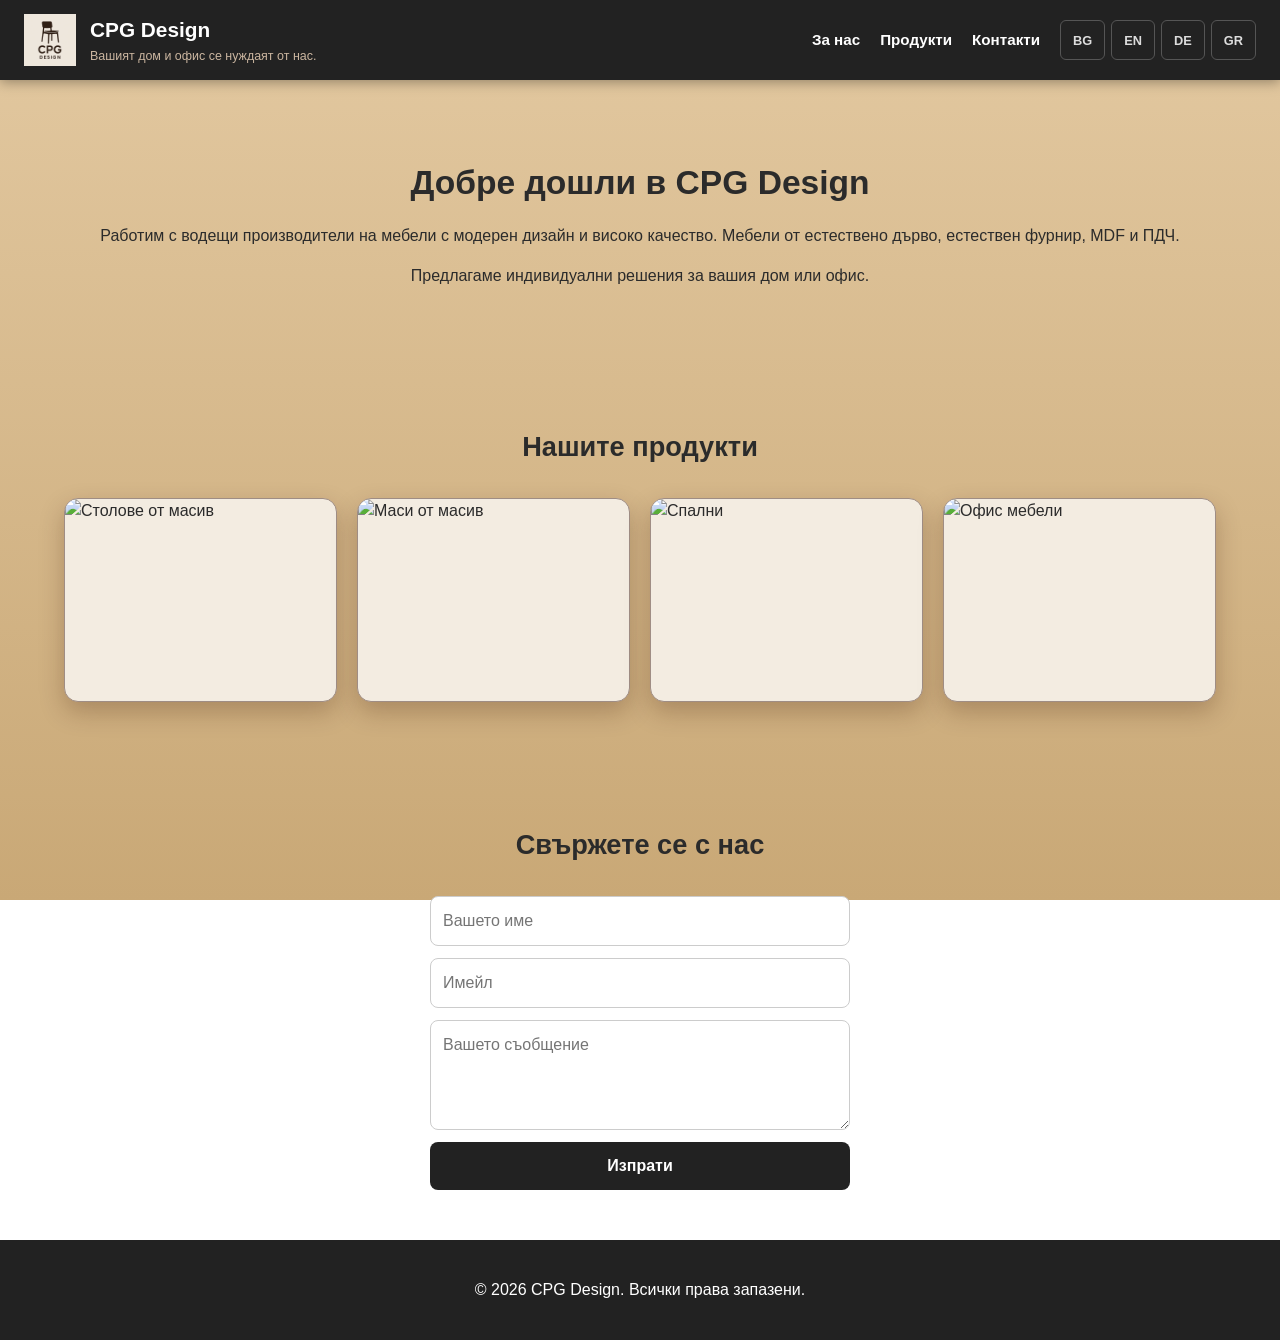
==== index.html @ c8737969 "Add files via upload" ====
<!DOCTYPE html>
<html lang="bg">
<head>
    <meta charset="UTF-8">
    <meta name="viewport" content="width=device-width, initial-scale=1.0, viewport-fit=cover">
    <meta name="theme-color" content="#222222">
    <meta name="apple-mobile-web-app-capable" content="yes">
    <meta name="apple-mobile-web-app-status-bar-style" content="black-translucent">
    <link rel="apple-touch-icon" href="apple-touch-icon.png">
    <link rel="icon" type="image/png" sizes="32x32" href="favicon-32.png">
    <link rel="icon" type="image/png" sizes="16x16" href="favicon-16.png">
    <title>CPG Design</title>
    <meta name="description" content="CPG Design — мебели от масивно дърво, естествен фурнир, MDF и ПДЧ за дома и офиса. Столове, маси, спални и офис мебели по поръчка.">
    <link rel="stylesheet" href="styles.css">
</head>
<body>
    <header>
        <a href="index.html" class="brand">
            <img src="logo.png" alt="CPG Design Logo" class="logo" width="52" height="52">
            <div class="brand-text">
                <h1 data-i18n="meta_title">CPG Design</h1>
                <h3 data-i18n="header_title">Вашият дом и офис се нуждаят от нас.</h3>
            </div>
        </a>
        <button class="nav-toggle" id="navToggle" aria-label="Меню" aria-expanded="false" aria-controls="mainMenu">
            <span></span><span></span><span></span>
        </button>
        <nav>
            <ul class="menu" id="mainMenu">
                <li><a href="#about" data-i18n="menu_about">За нас</a></li>
                <li class="dropdown">
                    <a href="#gallery" data-i18n="menu_services">Продукти</a>
                    <ul class="submenu">
                        <li><a href="living.html" data-i18n="menu_living">Столове</a></li>
                        <li><a href="kitchen.html" data-i18n="menu_kitchen">Маси</a></li>
                        <li><a href="bedroom.html" data-i18n="menu_bedroom">Спални</a></li>
                        <li><a href="office.html" data-i18n="menu_office">Офис мебели</a></li>
                    </ul>
                </li>
                <li><a href="#contact" data-i18n="menu_contact">Контакти</a></li>
                <li class="lang-switch">
                    <button data-lang="bg">BG</button>
                    <button data-lang="en">EN</button>
                    <button data-lang="de">DE</button>
                    <button data-lang="gr">GR</button>
                </li>
            </ul>
        </nav>
    </header>

    <section id="about">
        <h1 data-i18n="hero_title">Добре дошли в CPG Design</h1>
        <p data-i18n="hero_text1">Работим с водещи производители на мебели с модерен дизайн и високо качество. Мебели от естествено дърво, естествен фурнир, MDF и ПДЧ.</p>
        <p data-i18n="hero_text2">Предлагаме индивидуални решения за вашия дом или офис.</p>
    </section>

    <section id="gallery">
        <h2 data-i18n="services_title">Нашите продукти</h2>
        <div class="gallery">
            <a class="gallery-thumb" href="living.html">
                <img src="living/1.jpg" alt="Столове от масив" loading="lazy">
            </a>
            <a class="gallery-thumb" href="kitchen.html">
                <img src="kitchen/M2.jpg" alt="Маси от масив" loading="lazy">
            </a>
            <a class="gallery-thumb" href="bedroom.html">
                <img src="bedroom/bedroom-scene-1.jpg" alt="Спални" loading="lazy">
            </a>
            <a class="gallery-thumb" href="office.html">
                <img src="office/office-cabinet-1.jpg" alt="Офис мебели" loading="lazy">
            </a>
        </div>
    </section>

    <section id="contact">
        <h2 data-i18n="contact_title">Свържете се с нас</h2>
        <form id="contactForm">
            <input type="text" name="name" data-i18n-placeholder="form_name" placeholder="Вашето име" required>
            <input type="email" name="email" data-i18n-placeholder="form_email" placeholder="Имейл" required>
            <textarea name="message" data-i18n-placeholder="form_message" placeholder="Вашето съобщение" required></textarea>
            <button type="submit" data-i18n="form_submit">Изпрати</button>
        </form>
    </section>

    <footer>
        <p>&copy; 2026 CPG Design. <span data-i18n="footer_text">Всички права запазени.</span></p>
    </footer>

    <script src="languages/translations.js"></script>
    <script src="script.js"></script>
</body>
</html>
---- styles.css ----
/* ==========================================================================
   CPG Design — общи стилове
   ========================================================================== */

:root {
  --color-dark: #222;
  --color-dark-hover: #3a3a3a;
  --color-wood: #e3c9a1;
  --color-wood-dark: #c9a876;
  --color-accent: #8a5a2b;
  --shadow-soft: 0 10px 25px rgba(61, 25, 6, 0.25);
  --radius: 14px;
}

* {
  box-sizing: border-box;
  -webkit-tap-highlight-color: transparent;
}

html {
  -webkit-text-size-adjust: 100%;
  text-size-adjust: 100%;
}

body {
  margin: 0;
  font-family: "Segoe UI", Tahoma, Geneva, Verdana, sans-serif;
  /* CSS градиент вместо снимка от външен сайт - зарежда се мигновено, без мрежова заявка */
  background: linear-gradient(180deg, var(--color-wood) 0%, var(--color-wood-dark) 100%);
  background-attachment: fixed;
  color: #2b2b2b;
  line-height: 1.5;
  overflow-x: hidden;
  /* Свободно пространство за "чувалчето" (notch) и долната лента на iPhone */
  padding-left: env(safe-area-inset-left);
  padding-right: env(safe-area-inset-right);
}

/* background-attachment: fixed се държи бавно/нестабилно на мобилен Safari и Chrome Android */
@media (max-width: 900px), (pointer: coarse) {
  body {
    background-attachment: scroll;
  }
}

a {
  color: inherit;
  text-decoration: none;
}

img {
  max-width: 100%;
  display: block;
}

/* ---------- HEADER / NAV ---------- */
header {
  background: var(--color-dark);
  color: #fff;
  padding: max(14px, env(safe-area-inset-top)) 24px 14px;
  display: flex;
  align-items: center;
  flex-wrap: wrap;
  gap: 12px 24px;
  justify-content: space-between;
  position: sticky;
  top: 0;
  z-index: 100;
  box-shadow: 0 2px 12px rgba(0, 0, 0, 0.35);
}

/* Хамбургер бутон - вижда се само на телефон/таблет (виж media заявката по-долу) */
.nav-toggle {
  display: none;
  flex-direction: column;
  justify-content: center;
  gap: 5px;
  width: 44px;
  height: 44px;
  background: transparent;
  border: none;
  cursor: pointer;
  touch-action: manipulation;
}

.nav-toggle span {
  display: block;
  width: 26px;
  height: 3px;
  background: #fff;
  border-radius: 2px;
  transition: transform 0.25s ease, opacity 0.25s ease;
}

.nav-toggle.open span:nth-child(1) {
  transform: translateY(8px) rotate(45deg);
}

.nav-toggle.open span:nth-child(2) {
  opacity: 0;
}

.nav-toggle.open span:nth-child(3) {
  transform: translateY(-8px) rotate(-45deg);
}

.brand {
  display: flex;
  align-items: center;
  gap: 14px;
  text-decoration: none;
  color: #fff;
}

.logo {
  height: 52px;
  width: 52px;
  object-fit: contain;
}

.brand-text h1 {
  margin: 0;
  font-size: 1.3rem;
}

.brand-text h3 {
  margin: 2px 0 0;
  font-weight: 400;
  font-size: 0.78rem;
  color: #cbb6a0;
}

nav {
  margin-left: auto;
}

nav .menu {
  list-style: none;
  display: flex;
  align-items: center;
  gap: 20px;
  flex-wrap: wrap;
  margin: 0;
  padding: 0;
}

nav .menu > li {
  position: relative;
}

nav .menu a {
  color: #fff;
  text-decoration: none;
  font-weight: 600;
  font-size: 0.95rem;
  transition: color 0.2s ease;
  display: inline-flex;
  align-items: center;
  min-height: 44px;
  touch-action: manipulation;
}

nav .menu > li > a:hover {
  color: var(--color-wood);
}

.submenu {
  display: none;
  position: absolute;
  background-color: #2d2d2d;
  top: 100%;
  left: 0;
  flex-direction: column;
  min-width: 190px;
  border-radius: 8px;
  overflow: hidden;
  box-shadow: var(--shadow-soft);
  animation: fadeIn 0.2s ease-in-out;
  padding: 4px 0;
  z-index: 5;
}

/* На компютър (реален hover) менюто се отваря при посочване с мишката */
@media (hover: hover) and (pointer: fine) {
  .dropdown:hover .submenu,
  .dropdown:focus-within .submenu {
    display: flex;
  }
}

/* На телефон/таблет менюто се отваря с докосване (клас "open", сложен от script.js) */
.dropdown.open .submenu {
  display: flex;
}

.submenu li {
  padding: 0;
}

.submenu a {
  color: #fff;
  text-decoration: none;
  display: block;
  padding: 12px 16px;
  font-weight: 500;
  transition: background 0.2s;
  min-height: 44px;
}

.submenu a:hover {
  background: var(--color-dark-hover);
}

.lang-switch {
  display: flex;
  gap: 6px;
}

.lang-switch button {
  background: transparent;
  border: 1px solid #555;
  color: #ddd;
  padding: 8px 12px;
  min-height: 40px;
  border-radius: 6px;
  cursor: pointer;
  font-size: 0.8rem;
  font-weight: 600;
  transition: all 0.2s;
  touch-action: manipulation;
}

.lang-switch button:hover {
  border-color: var(--color-wood);
  color: var(--color-wood);
}

.lang-switch button.active {
  background: var(--color-wood);
  border-color: var(--color-wood);
  color: #222;
}

/* ---------- SECTIONS ---------- */
section {
  padding: 50px 24px;
  max-width: 1200px;
  margin: 0 auto;
}

#about h1,
.page-hero h1 {
  font-size: 2.1rem;
  margin-bottom: 10px;
}

#about,
.page-hero {
  text-align: center;
}

.page-hero {
  padding-bottom: 20px;
}

.page-hero p {
  max-width: 640px;
  margin: 0 auto;
  color: #4a3826;
  font-size: 1.05rem;
}

h2 {
  text-align: center;
  font-size: 1.7rem;
  margin-bottom: 30px;
}

/* ---------- GALLERY GRID (снимки само от локалните папки) ---------- */
.gallery {
  display: grid;
  grid-template-columns: repeat(auto-fill, minmax(220px, 1fr));
  gap: 20px;
  animation: fadeIn 0.6s ease-in;
}

.gallery-thumb {
  display: block;
  padding: 0;
  border: 1px solid #9f8d84;
  border-radius: var(--radius);
  overflow: hidden;
  cursor: pointer;
  background: #f3ece1;
  box-shadow: var(--shadow-soft);
  transition: transform 0.25s ease, box-shadow 0.25s ease;
  aspect-ratio: 4 / 3;
  touch-action: manipulation;
}

.gallery-thumb img {
  width: 100%;
  height: 100%;
  object-fit: cover;
  transition: transform 0.35s ease;
}

.gallery-thumb:hover {
  transform: translateY(-4px);
  box-shadow: 0 16px 30px rgba(61, 25, 6, 0.35);
}

.gallery-thumb:hover img {
  transform: scale(1.08);
}

/* ---------- LIGHTBOX ---------- */
.lightbox {
  position: fixed;
  inset: 0;
  background: rgba(10, 8, 6, 0.92);
  display: none;
  align-items: center;
  justify-content: center;
  z-index: 1000;
  padding: 20px;
}

.lightbox.open {
  display: flex;
}

.lightbox-image {
  max-width: 88vw;
  max-height: 84vh;
  border-radius: 8px;
  box-shadow: 0 10px 40px rgba(0, 0, 0, 0.6);
}

.lightbox-close,
.lightbox-prev,
.lightbox-next {
  position: absolute;
  background: rgba(255, 255, 255, 0.1);
  border: none;
  color: #fff;
  cursor: pointer;
  border-radius: 50%;
  width: 44px;
  height: 44px;
  font-size: 1.3rem;
  display: flex;
  align-items: center;
  justify-content: center;
  transition: background 0.2s;
  touch-action: manipulation;
}

.lightbox-close:hover,
.lightbox-prev:hover,
.lightbox-next:hover {
  background: rgba(255, 255, 255, 0.25);
}

.lightbox-close {
  top: 20px;
  right: 20px;
}

.lightbox-prev {
  left: 20px;
  top: 50%;
  transform: translateY(-50%);
}

.lightbox-next {
  right: 20px;
  top: 50%;
  transform: translateY(-50%);
}

.lightbox-counter {
  position: absolute;
  bottom: 20px;
  left: 50%;
  transform: translateX(-50%);
  color: #ddd;
  font-size: 0.9rem;
  background: rgba(255, 255, 255, 0.1);
  padding: 4px 12px;
  border-radius: 20px;
}

/* ---------- CONTACT FORM ---------- */
form {
  display: flex;
  flex-direction: column;
  gap: 12px;
  max-width: 420px;
  margin: auto;
}

form input,
form textarea {
  padding: 12px;
  border: 1px solid #ccc;
  border-radius: 8px;
  font: inherit;
  /* 16px минимум - иначе iOS Safari увеличава мащаба автоматично при фокус */
  font-size: 16px;
  width: 100%;
}

form textarea {
  min-height: 110px;
  resize: vertical;
}

form button {
  background-color: var(--color-dark);
  color: white;
  padding: 14px;
  min-height: 48px;
  border: none;
  border-radius: 8px;
  cursor: pointer;
  font-weight: 600;
  font-size: 1rem;
  transition: background-color 0.3s;
  touch-action: manipulation;
}

form button:hover {
  background-color: var(--color-dark-hover);
}

/* ---------- FOOTER ---------- */
footer {
  text-align: center;
  padding: 22px 22px max(22px, env(safe-area-inset-bottom));
  background: var(--color-dark);
  color: white;
}

/* ---------- ANIMATIONS ---------- */
@keyframes fadeIn {
  from {
    opacity: 0;
  }
  to {
    opacity: 1;
  }
}

/* ---------- RESPONSIVE ---------- */

/* Таблети */
@media (max-width: 1024px) {
  section {
    padding: 40px 20px;
  }

  .gallery {
    grid-template-columns: repeat(auto-fill, minmax(190px, 1fr));
  }
}

/* Телефони и таблети в портретна ориентация: сгъваемо меню */
@media (max-width: 780px) {
  header {
    padding-left: max(16px, env(safe-area-inset-left));
    padding-right: max(16px, env(safe-area-inset-right));
  }

  .nav-toggle {
    display: flex;
  }

  nav {
    margin-left: 0;
    width: 100%;
  }

  /* Менюто е скрито и се плъзга надолу, когато е с клас "open" (виж script.js) */
  nav .menu {
    display: none;
    flex-direction: column;
    align-items: stretch;
    width: 100%;
    gap: 0;
    background: var(--color-dark);
    border-top: 1px solid #3a3a3a;
    margin-top: 10px;
    padding-top: 6px;
  }

  nav .menu.open {
    display: flex;
  }

  nav .menu > li {
    width: 100%;
    border-bottom: 1px solid #333;
  }

  nav .menu a {
    width: 100%;
    padding: 12px 6px;
  }

  .submenu {
    position: static;
    box-shadow: none;
    background: #1a1a1a;
    border-radius: 0;
    width: 100%;
  }

  .lang-switch {
    justify-content: center;
    padding: 12px 0;
    width: 100%;
  }
}

/* Малки телефони */
@media (max-width: 480px) {
  .brand-text h1 {
    font-size: 1.1rem;
  }

  .brand-text h3 {
    font-size: 0.7rem;
  }

  .logo {
    height: 42px;
    width: 42px;
  }

  #about h1,
  .page-hero h1 {
    font-size: 1.6rem;
  }

  h2 {
    font-size: 1.4rem;
  }

  .gallery {
    grid-template-columns: repeat(2, 1fr);
    gap: 12px;
  }

  .lightbox {
    padding: 10px;
  }

  .lightbox-prev,
  .lightbox-next {
    width: 40px;
    height: 40px;
  }

  .lightbox-close {
    top: max(12px, env(safe-area-inset-top));
    right: max(12px, env(safe-area-inset-right));
  }
}

/* Много малки телефони - една колона за по-голяма и по-ясна снимка */
@media (max-width: 360px) {
  .gallery {
    grid-template-columns: 1fr;
  }
}
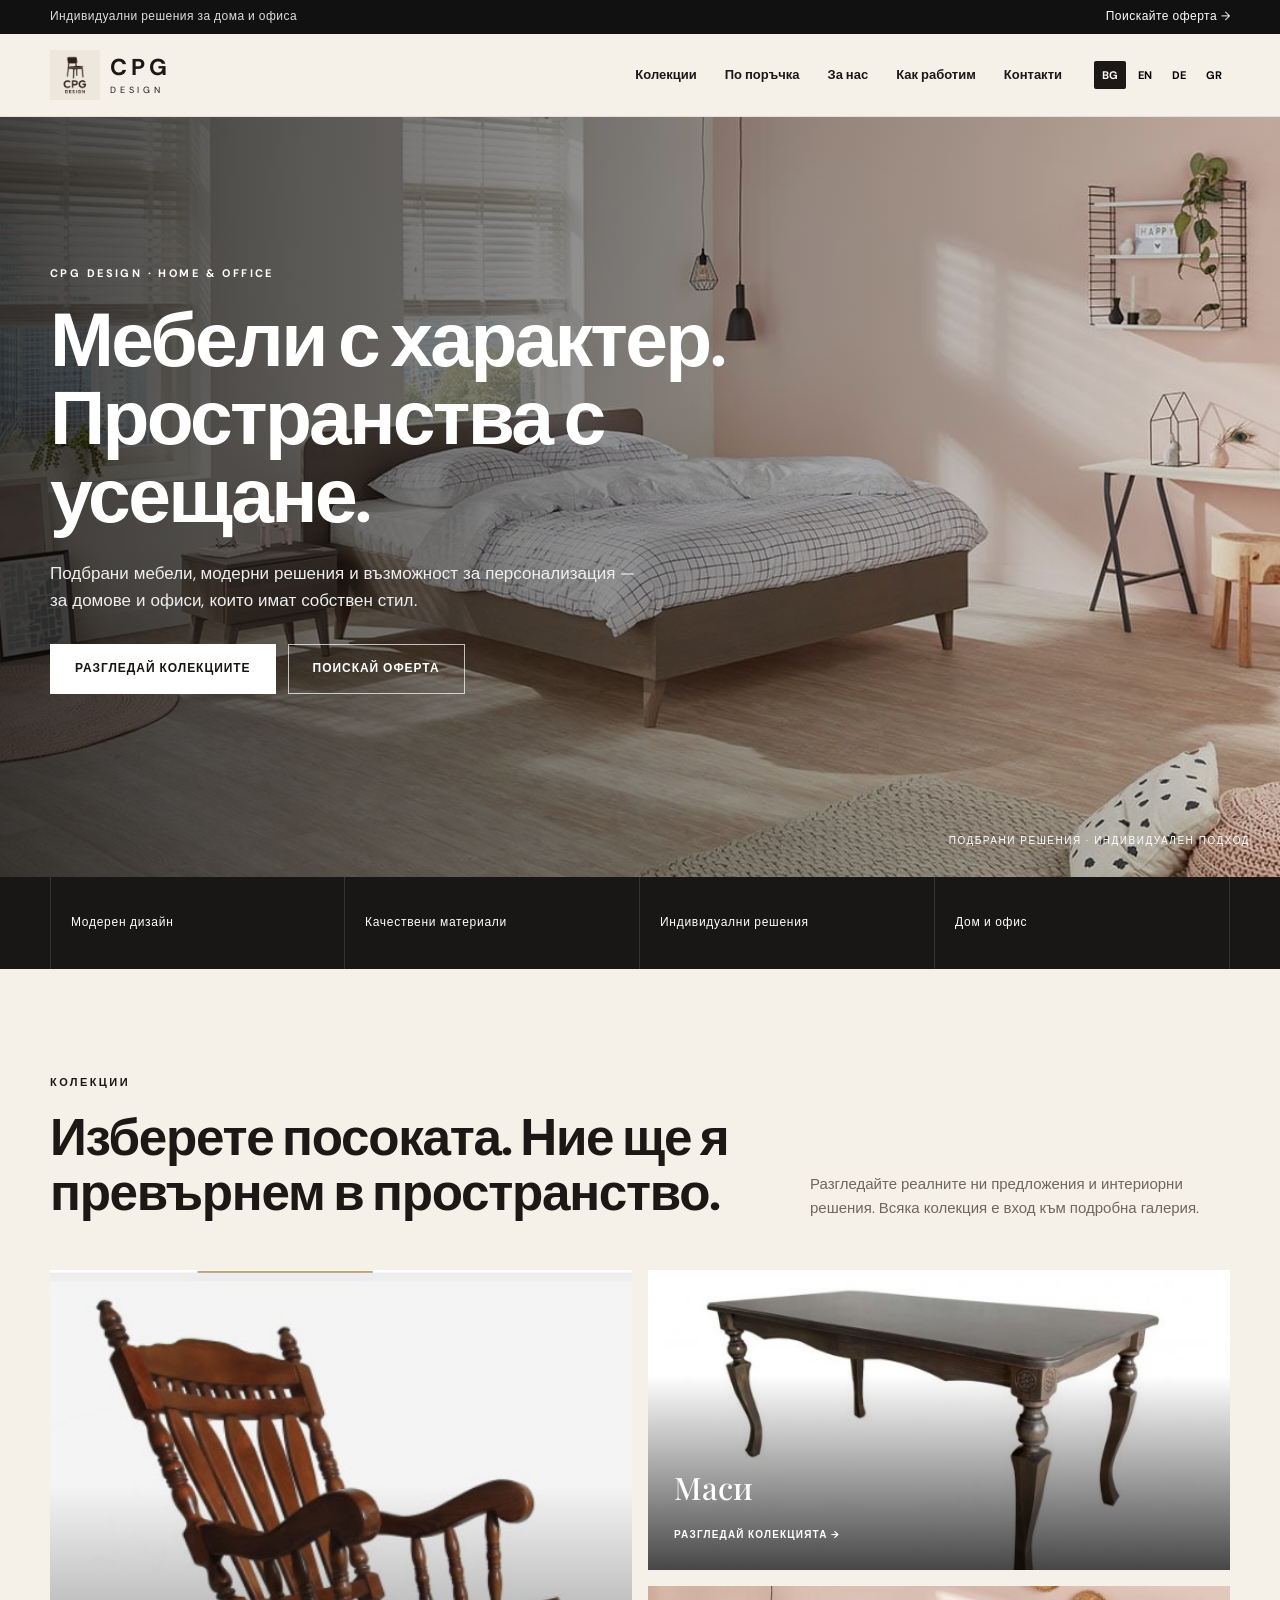
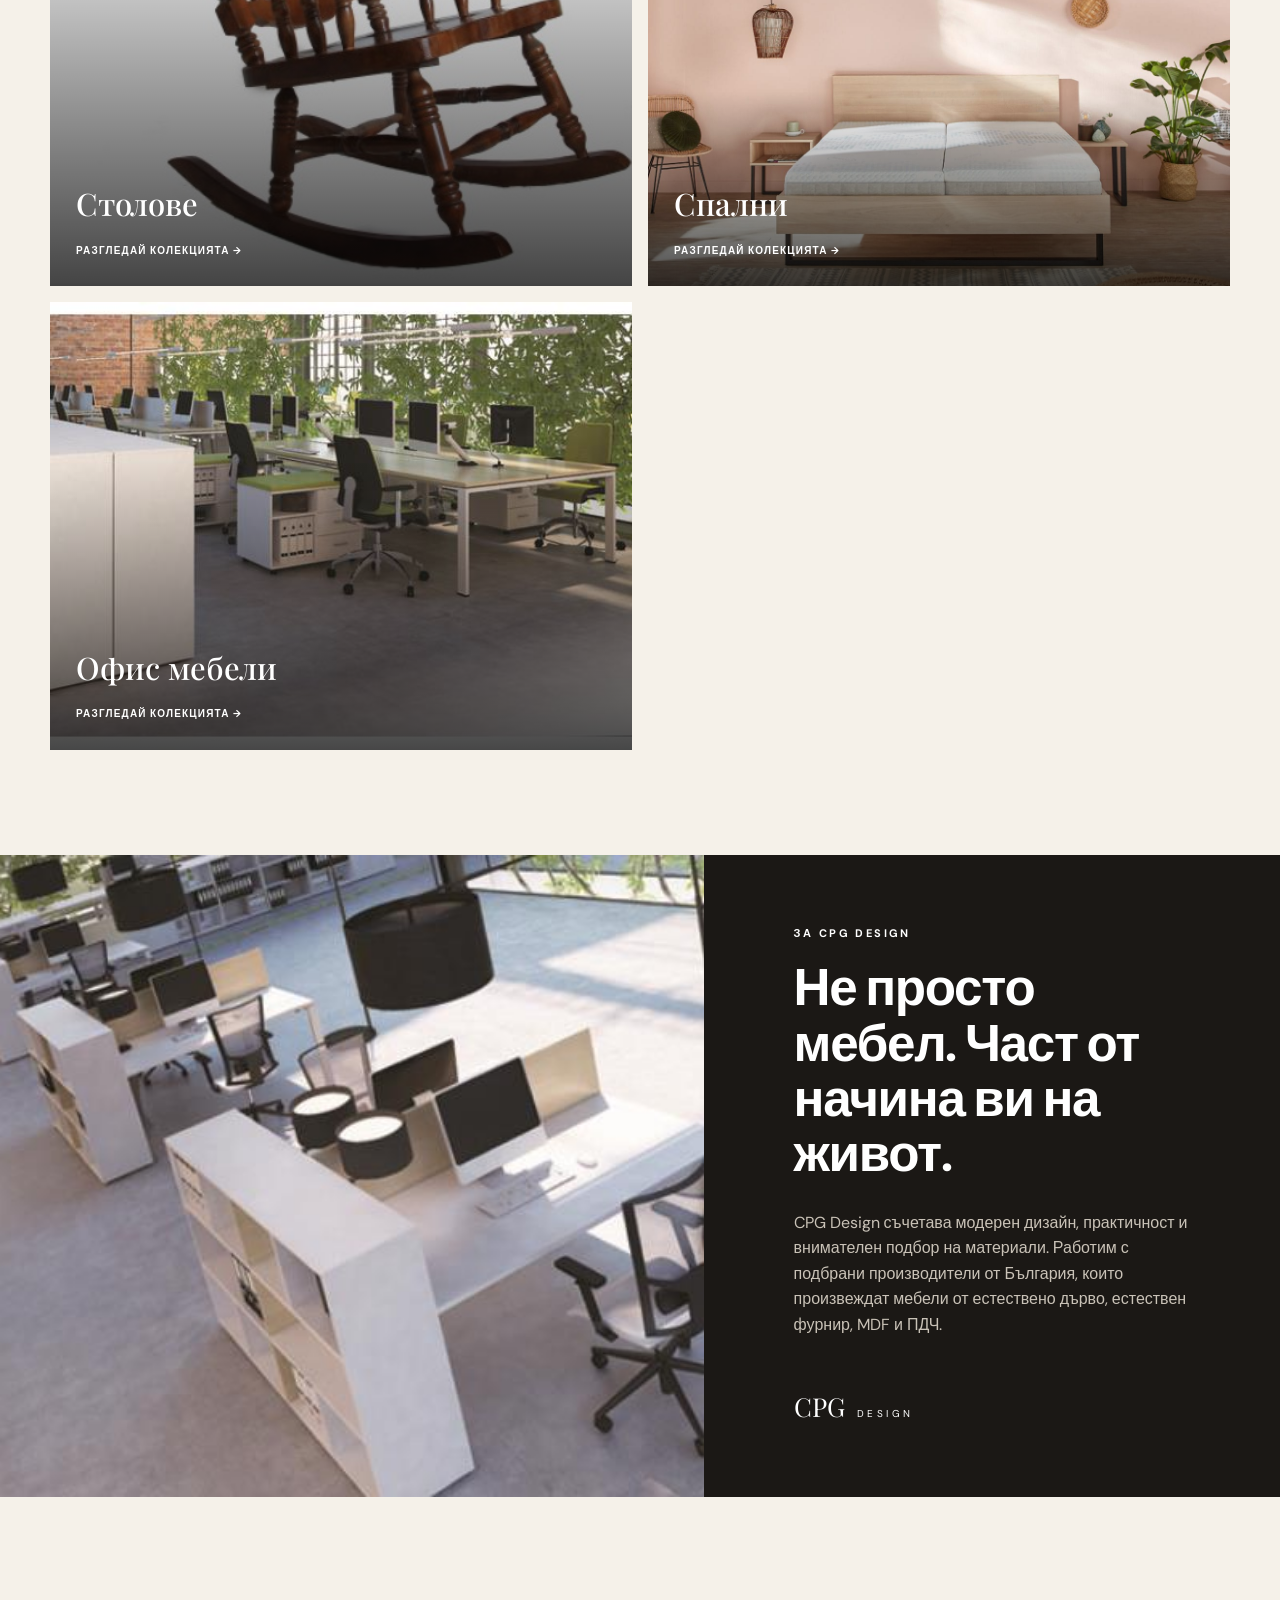
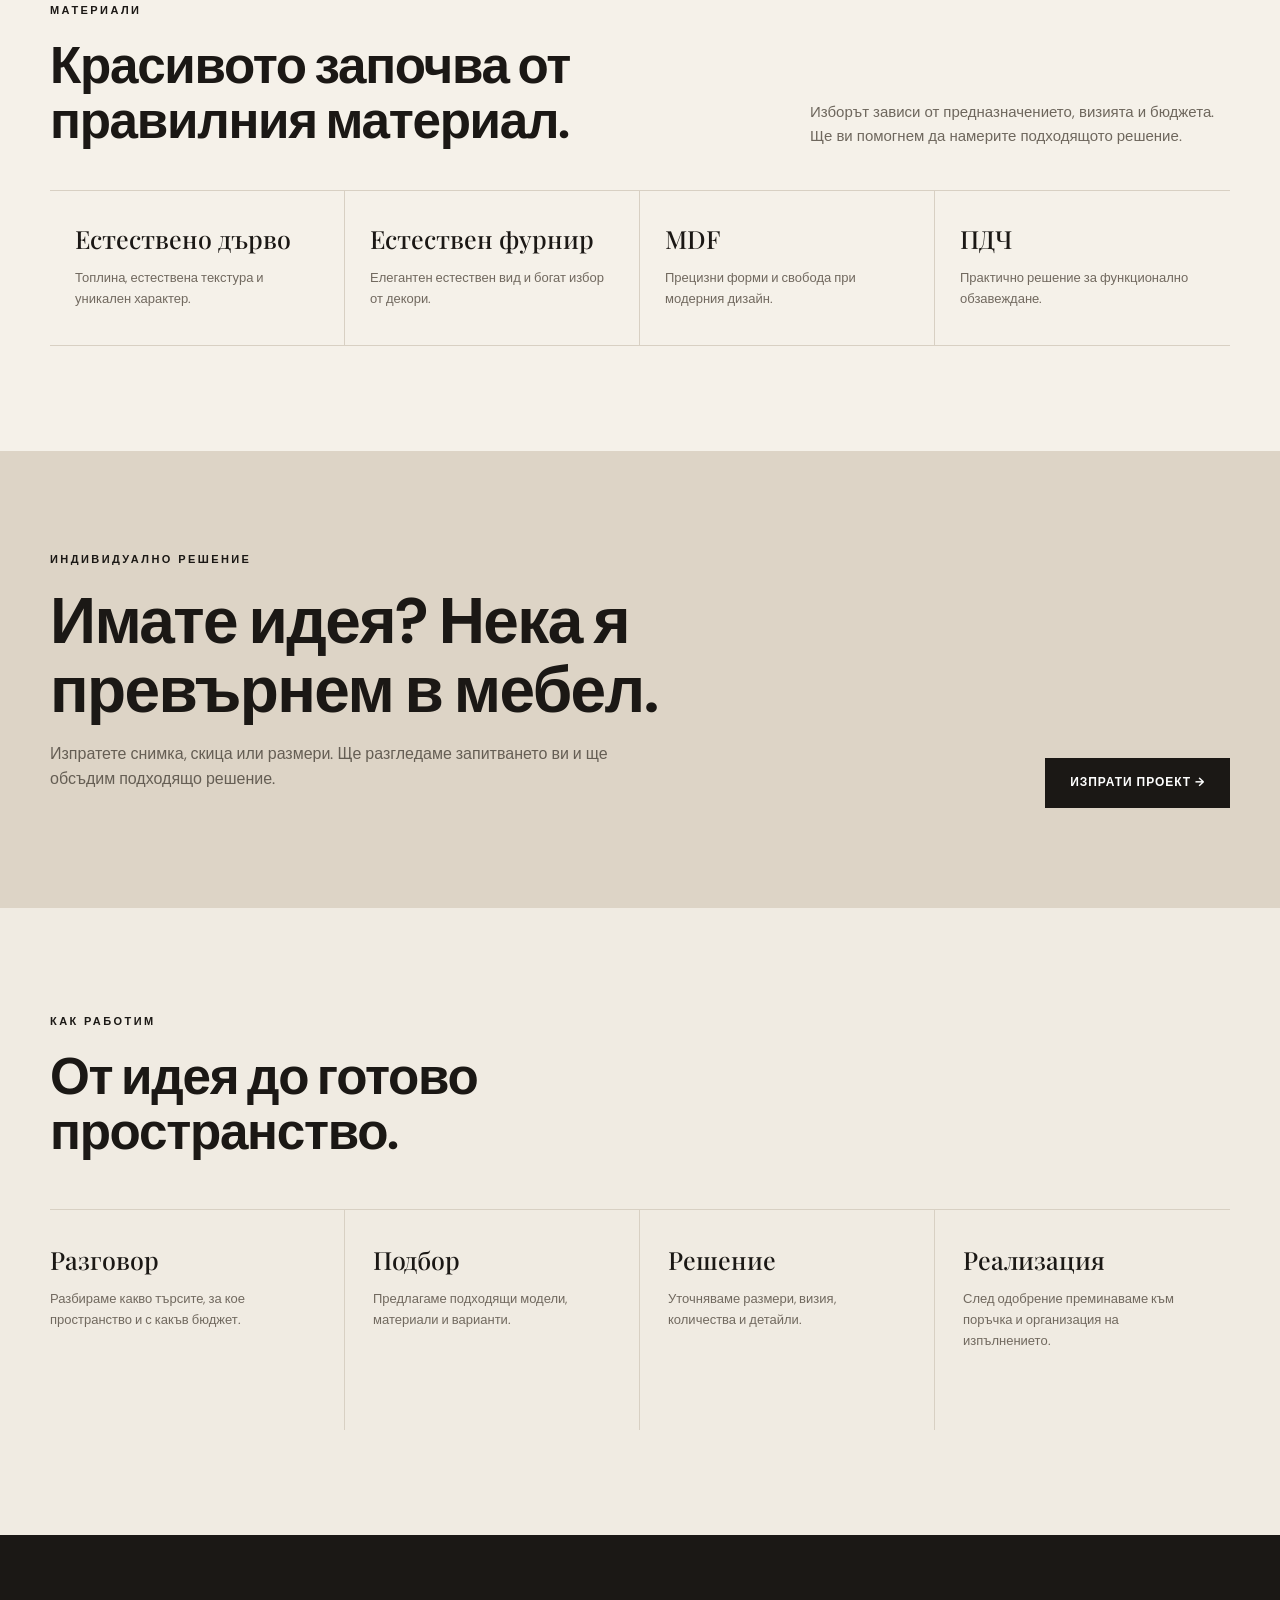
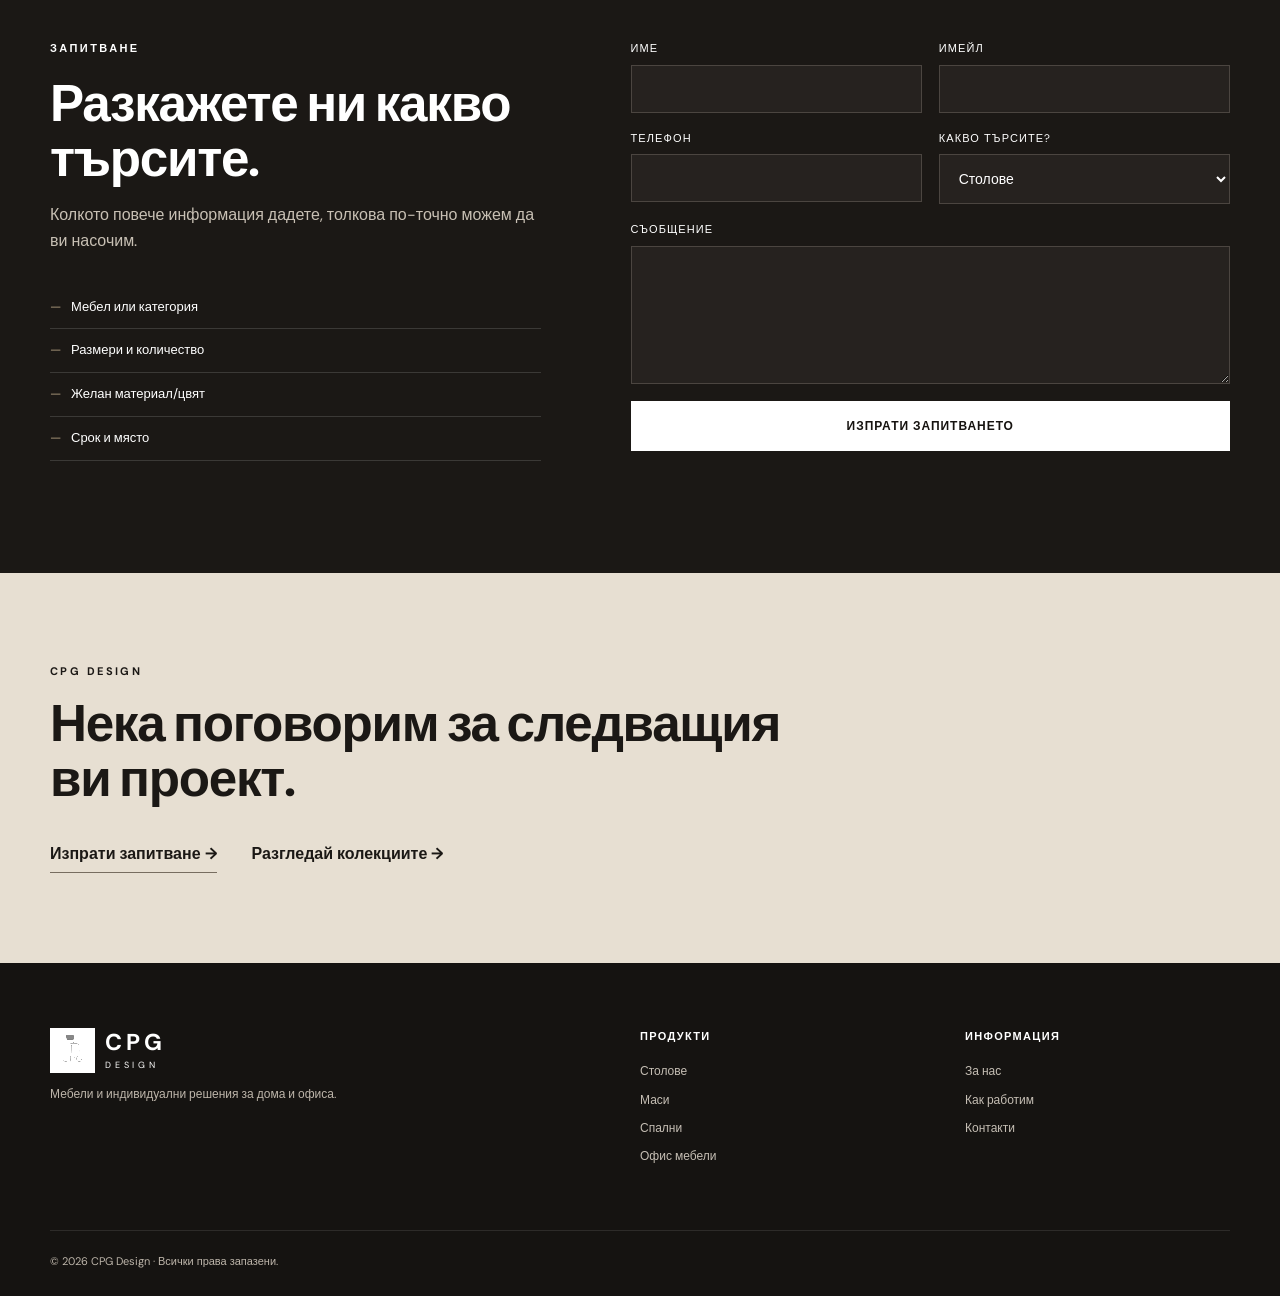
==== commit 653beef7: "Add files via upload" ====
--- a/index.html
+++ b/index.html
@@ -1,92 +1,37 @@
-<!DOCTYPE html>
+<!doctype html>
 <html lang="bg">
 <head>
-    <meta charset="UTF-8">
-    <meta name="viewport" content="width=device-width, initial-scale=1.0, viewport-fit=cover">
-    <meta name="theme-color" content="#222222">
-    <meta name="apple-mobile-web-app-capable" content="yes">
-    <meta name="apple-mobile-web-app-status-bar-style" content="black-translucent">
-    <link rel="apple-touch-icon" href="apple-touch-icon.png">
-    <link rel="icon" type="image/png" sizes="32x32" href="favicon-32.png">
-    <link rel="icon" type="image/png" sizes="16x16" href="favicon-16.png">
-    <title>CPG Design</title>
-    <meta name="description" content="CPG Design — мебели от масивно дърво, естествен фурнир, MDF и ПДЧ за дома и офиса. Столове, маси, спални и офис мебели по поръчка.">
-    <link rel="stylesheet" href="styles.css">
+<meta charset="utf-8"><meta name="viewport" content="width=device-width,initial-scale=1,viewport-fit=cover">
+<meta name="theme-color" content="#191715"><meta name="description" content="CPG Design — мебели за дома и офиса, подбрани колекции и индивидуални решения. Разгледайте столове, маси, спални и офис мебели.">
+<meta property="og:title" content="CPG Design — мебели с характер"><meta property="og:description" content="Модерен дизайн, качествени материали и индивидуални решения за дома и офиса."><meta property="og:type" content="website">
+<link rel="icon" href="favicon-32.png"><link rel="apple-touch-icon" href="apple-touch-icon.png"><link rel="stylesheet" href="styles.css"><script type="application/ld+json">{"@context":"https://schema.org","@type":"Organization","name":"CPG Design","url":"https://topalovniki.github.io/cpg-design/","logo":"https://topalovniki.github.io/cpg-design/logo.png","description":"Мебели и индивидуални решения за дома и офиса."}</script>
+<title>CPG Design | Мебели с характер</title>
 </head>
 <body>
-    <header>
-        <a href="index.html" class="brand">
-            <img src="logo.png" alt="CPG Design Logo" class="logo" width="52" height="52">
-            <div class="brand-text">
-                <h1 data-i18n="meta_title">CPG Design</h1>
-                <h3 data-i18n="header_title">Вашият дом и офис се нуждаят от нас.</h3>
-            </div>
-        </a>
-        <button class="nav-toggle" id="navToggle" aria-label="Меню" aria-expanded="false" aria-controls="mainMenu">
-            <span></span><span></span><span></span>
-        </button>
-        <nav>
-            <ul class="menu" id="mainMenu">
-                <li><a href="#about" data-i18n="menu_about">За нас</a></li>
-                <li class="dropdown">
-                    <a href="#gallery" data-i18n="menu_services">Продукти</a>
-                    <ul class="submenu">
-                        <li><a href="living.html" data-i18n="menu_living">Столове</a></li>
-                        <li><a href="kitchen.html" data-i18n="menu_kitchen">Маси</a></li>
-                        <li><a href="bedroom.html" data-i18n="menu_bedroom">Спални</a></li>
-                        <li><a href="office.html" data-i18n="menu_office">Офис мебели</a></li>
-                    </ul>
-                </li>
-                <li><a href="#contact" data-i18n="menu_contact">Контакти</a></li>
-                <li class="lang-switch">
-                    <button data-lang="bg">BG</button>
-                    <button data-lang="en">EN</button>
-                    <button data-lang="de">DE</button>
-                    <button data-lang="gr">GR</button>
-                </li>
-            </ul>
-        </nav>
-    </header>
-
-    <section id="about">
-        <h1 data-i18n="hero_title">Добре дошли в CPG Design</h1>
-        <p data-i18n="hero_text1">Работим с водещи производители на мебели с модерен дизайн и високо качество. Мебели от естествено дърво, естествен фурнир, MDF и ПДЧ.</p>
-        <p data-i18n="hero_text2">Предлагаме индивидуални решения за вашия дом или офис.</p>
-    </section>
-
-    <section id="gallery">
-        <h2 data-i18n="services_title">Нашите продукти</h2>
-        <div class="gallery">
-            <a class="gallery-thumb" href="living.html">
-                <img src="living/1.jpg" alt="Столове от масив" loading="lazy">
-            </a>
-            <a class="gallery-thumb" href="kitchen.html">
-                <img src="kitchen/M2.jpg" alt="Маси от масив" loading="lazy">
-            </a>
-            <a class="gallery-thumb" href="bedroom.html">
-                <img src="bedroom/bedroom-scene-1.jpg" alt="Спални" loading="lazy">
-            </a>
-            <a class="gallery-thumb" href="office.html">
-                <img src="office/office-cabinet-1.jpg" alt="Офис мебели" loading="lazy">
-            </a>
-        </div>
-    </section>
-
-    <section id="contact">
-        <h2 data-i18n="contact_title">Свържете се с нас</h2>
-        <form id="contactForm">
-            <input type="text" name="name" data-i18n-placeholder="form_name" placeholder="Вашето име" required>
-            <input type="email" name="email" data-i18n-placeholder="form_email" placeholder="Имейл" required>
-            <textarea name="message" data-i18n-placeholder="form_message" placeholder="Вашето съобщение" required></textarea>
-            <button type="submit" data-i18n="form_submit">Изпрати</button>
-        </form>
-    </section>
-
-    <footer>
-        <p>&copy; 2026 CPG Design. <span data-i18n="footer_text">Всички права запазени.</span></p>
-    </footer>
-
-    <script src="languages/translations.js"></script>
-    <script src="script.js"></script>
-</body>
-</html>
+<div class="announcement"><div class="container"><span data-i18n="topline">Индивидуални решения за дома и офиса</span><a href="#quote" data-i18n="toplink">Поискайте оферта →</a></div></div>
+<header class="site-header" id="siteHeader"><div class="container nav-wrap">
+<a class="brand" href="index.html" aria-label="CPG Design"><img src="logo.png" alt="CPG Design" class="logo"><span class="brand-copy"><strong>CPG</strong><small>DESIGN</small></span></a>
+<button class="nav-toggle" id="navToggle" aria-label="Меню" aria-expanded="false"><i></i><i></i><i></i></button>
+<nav id="mainNav"><a href="#collections" data-i18n="nav_collections">Колекции</a><a href="#custom" data-i18n="nav_custom">По поръчка</a><a href="#story" data-i18n="nav_about">За нас</a><a href="#process" data-i18n="nav_process">Как работим</a><a href="#contact" data-i18n="nav_contact">Контакти</a><div class="languages"><button data-lang="bg">BG</button><button data-lang="en">EN</button><button data-lang="de">DE</button><button data-lang="gr">GR</button></div></nav>
+</div></header>
+<main>
+<section class="hero"><div class="hero-bg"><img src="bedroom/bedroom-scene-16.jpg" alt="Модерен интериор с мебели"></div><div class="hero-overlay"></div><div class="container hero-content"><p class="eyebrow" data-i18n="hero_eyebrow">CPG DESIGN · HOME & OFFICE</p><h1 data-i18n="hero_title">Мебели с характер.<br><em>Пространства с усещане.</em></h1><p class="hero-text" data-i18n="hero_text">Подбрани мебели, модерни решения и възможност за персонализация — за домове и офиси, които имат собствен стил.</p><div class="hero-actions"><a class="btn btn-light" href="#collections" data-i18n="hero_cta1">Разгледай колекциите</a><a class="btn btn-outline" href="#quote" data-i18n="hero_cta2">Поискай оферта</a></div></div><div class="hero-note"><span data-i18n="hero_note">Подбрани решения · Индивидуален подход</span></div></section>
+<section class="trust-strip"><div class="container trust-grid"><div><span data-i18n="trust1">Модерен дизайн</span></div><div><span data-i18n="trust2">Качествени материали</span></div><div><span data-i18n="trust3">Индивидуални решения</span></div><div><span data-i18n="trust4">Дом и офис</span></div></div></section>
+<section class="section" id="collections"><div class="container"><div class="section-head"><div><p class="eyebrow" data-i18n="collections_eyebrow">КОЛЕКЦИИ</p><h2 data-i18n="collections_title">Изберете посоката.<br><em>Ние ще я превърнем в пространство.</em></h2></div><p data-i18n="collections_text">Разгледайте реалните ни предложения и интериорни решения. Всяка колекция е вход към подробна галерия.</p></div>
+<div class="collection-grid">
+<a class="collection-card tall" href="living.html"><img src="living/1.jpg" alt="Столове"><span class="card-shade"></span><div><h3 data-i18n="cat_chairs">Столове</h3><b data-i18n="view_collection">Разгледай колекцията →</b></div></a>
+<a class="collection-card" href="kitchen.html"><img src="kitchen/M1.jpg" alt="Маси"><span class="card-shade"></span><div><h3 data-i18n="cat_tables">Маси</h3><b data-i18n="view_collection">Разгледай колекцията →</b></div></a>
+<a class="collection-card" href="bedroom.html"><img src="bedroom/bedroom-scene-15.jpg" alt="Спални"><span class="card-shade"></span><div><h3 data-i18n="cat_bedrooms">Спални</h3><b data-i18n="view_collection">Разгледай колекцията →</b></div></a>
+<a class="collection-card" href="office.html"><img src="office/office-cabinet-8.jpg" alt="Офис мебели"><span class="card-shade"></span><div><h3 data-i18n="cat_office">Офис мебели</h3><b data-i18n="view_collection">Разгледай колекцията →</b></div></a>
+</div></div></section>
+<section class="split-section dark" id="story"><div class="split-media"><img src="office/office-cabinet-15.jpg" alt="Интериорно решение"></div><div class="split-copy"><p class="eyebrow" data-i18n="story_eyebrow">ЗА CPG DESIGN</p><h2 data-i18n="story_title">Не просто мебел.<br><em>Част от начина ви на живот.</em></h2><p data-i18n="story_text">CPG Design събира на едно място мебели и решения за дома и офиса — от отделни елементи до цялостно обзавеждане. Работим с подбрани производители и материали и търсим правилния баланс между форма, функция и бюджет.</p><div class="signature">CPG <span>DESIGN</span></div></div></section>
+<section class="section materials"><div class="container"><div class="section-head compact"><div><p class="eyebrow" data-i18n="materials_eyebrow">МАТЕРИАЛИ</p><h2 data-i18n="materials_title">Красивото започва<br><em>от правилния материал.</em></h2></div><p data-i18n="materials_text">Изборът зависи от предназначението, визията и бюджета. Ще ви помогнем да намерите подходящото решение.</p></div><div class="material-grid"><article><h3 data-i18n="mat1_title">Естествено дърво</h3><p data-i18n="mat1_text">Топлина, естествена текстура и уникален характер.</p></article><article><h3 data-i18n="mat2_title">Естествен фурнир</h3><p data-i18n="mat2_text">Елегантен естествен вид и богат избор от декори.</p></article><article><h3 data-i18n="mat3_title">MDF</h3><p data-i18n="mat3_text">Прецизни форми и свобода при модерния дизайн.</p></article><article><h3 data-i18n="mat4_title">ПДЧ</h3><p data-i18n="mat4_text">Практично решение за функционално обзавеждане.</p></article></div></div></section>
+<section class="custom" id="custom"><div class="container custom-box"><div><p class="eyebrow" data-i18n="custom_eyebrow">ИНДИВИДУАЛНО РЕШЕНИЕ</p><h2 data-i18n="custom_title">Имате идея?<br><em>Нека я превърнем в мебел.</em></h2><p data-i18n="custom_text">Изпратете снимка, скица или размери. Ще разгледаме запитването ви и ще обсъдим подходящо решение.</p></div><a class="btn btn-dark" href="#quote" data-i18n="custom_cta">Изпрати проект →</a></div></section>
+<section class="section process" id="process"><div class="container"><div class="section-head"><div><p class="eyebrow" data-i18n="process_eyebrow">КАК РАБОТИМ</p><h2 data-i18n="process_title">От идея до<br><em>готово пространство.</em></h2></div></div><div class="steps"><article><h3 data-i18n="step1_title">Разговор</h3><p data-i18n="step1_text">Разбираме какво търсите, за кое пространство и с какъв бюджет.</p></article><article><h3 data-i18n="step2_title">Подбор</h3><p data-i18n="step2_text">Предлагаме подходящи модели, материали и варианти.</p></article><article><h3 data-i18n="step3_title">Решение</h3><p data-i18n="step3_text">Уточняваме размери, визия, количества и детайли.</p></article><article><h3 data-i18n="step4_title">Реализация</h3><p data-i18n="step4_text">След одобрение преминаваме към поръчка и организация на изпълнението.</p></article></div></div></section>
+<section class="quote-section" id="quote"><div class="container quote-grid"><div><p class="eyebrow" data-i18n="quote_eyebrow">ЗАПИТВАНЕ</p><h2 data-i18n="quote_title">Разкажете ни<br><em>какво търсите.</em></h2><p data-i18n="quote_text">Колкото повече информация дадете, толкова по-точно можем да ви насочим.</p><ul><li data-i18n="quote_li1">Мебел или категория</li><li data-i18n="quote_li2">Размери и количество</li><li data-i18n="quote_li3">Желан материал/цвят</li><li data-i18n="quote_li4">Срок и място</li></ul></div><form id="quoteForm" class="quote-form"><label><span data-i18n="form_name">Име</span><input name="name" required></label><label><span data-i18n="form_email">Имейл</span><input type="email" name="email" required></label><label><span data-i18n="form_phone">Телефон</span><input name="phone"></label><label><span data-i18n="form_category">Какво търсите?</span><select name="category"><option data-i18n="cat_chairs">Столове</option><option data-i18n="cat_tables">Маси</option><option data-i18n="cat_bedrooms">Спални</option><option data-i18n="cat_office">Офис мебели</option><option data-i18n="cat_custom">Мебел по поръчка</option><option data-i18n="cat_other">Друго</option></select></label><label class="full"><span data-i18n="form_message">Съобщение</span><textarea name="message" rows="6" required></textarea></label><button class="btn btn-light full" type="submit" data-i18n="form_submit">Изпрати запитването</button><p class="form-note" id="formStatus"></p></form></div></section>
+<section class="contact-mini" id="contact"><div class="container"><p class="eyebrow">CPG DESIGN</p><h2 data-i18n="contact_title">Нека поговорим за следващия ви проект.</h2><div class="contact-links"><a href="#quote" data-i18n="contact_cta">Изпрати запитване →</a><a href="#collections" data-i18n="contact_browse">Разгледай колекциите →</a></div></div></section>
+</main>
+<footer><div class="container footer-grid"><div><a class="brand footer-brand" href="index.html"><img src="logo.png" alt="CPG Design"><span class="brand-copy"><strong>CPG</strong><small>DESIGN</small></span></a><p data-i18n="footer_desc">Мебели и индивидуални решения за дома и офиса.</p></div><div><b data-i18n="footer_products">Продукти</b><a href="living.html" data-i18n="cat_chairs">Столове</a><a href="kitchen.html" data-i18n="cat_tables">Маси</a><a href="bedroom.html" data-i18n="cat_bedrooms">Спални</a><a href="office.html" data-i18n="cat_office">Офис мебели</a></div><div><b data-i18n="footer_info">Информация</b><a href="#story" data-i18n="nav_about">За нас</a><a href="#process" data-i18n="nav_process">Как работим</a><a href="#quote" data-i18n="nav_contact">Контакти</a></div></div><div class="container copyright">© 2026 CPG Design · <span data-i18n="footer_rights">Всички права запазени.</span></div></footer>
+<div class="mobile-bar"><a id="mobileCall" href="#quote">☎ <span data-i18n="mobile_call">Обади се</span></a><a href="#quote">✉ <span data-i18n="mobile_quote">Запитване</span></a></div>
+<script src="languages/translations.js"></script><script src="config.js"></script><script src="script.js"></script>
+</body></html>
--- a/styles.css
+++ b/styles.css
@@ -1,576 +1,4 @@
-/* ==========================================================================
-   CPG Design — общи стилове
-   ========================================================================== */
-
-:root {
-  --color-dark: #222;
-  --color-dark-hover: #3a3a3a;
-  --color-wood: #e3c9a1;
-  --color-wood-dark: #c9a876;
-  --color-accent: #8a5a2b;
-  --shadow-soft: 0 10px 25px rgba(61, 25, 6, 0.25);
-  --radius: 14px;
-}
-
-* {
-  box-sizing: border-box;
-  -webkit-tap-highlight-color: transparent;
-}
-
-html {
-  -webkit-text-size-adjust: 100%;
-  text-size-adjust: 100%;
-}
-
-body {
-  margin: 0;
-  font-family: "Segoe UI", Tahoma, Geneva, Verdana, sans-serif;
-  /* CSS градиент вместо снимка от външен сайт - зарежда се мигновено, без мрежова заявка */
-  background: linear-gradient(180deg, var(--color-wood) 0%, var(--color-wood-dark) 100%);
-  background-attachment: fixed;
-  color: #2b2b2b;
-  line-height: 1.5;
-  overflow-x: hidden;
-  /* Свободно пространство за "чувалчето" (notch) и долната лента на iPhone */
-  padding-left: env(safe-area-inset-left);
-  padding-right: env(safe-area-inset-right);
-}
-
-/* background-attachment: fixed се държи бавно/нестабилно на мобилен Safari и Chrome Android */
-@media (max-width: 900px), (pointer: coarse) {
-  body {
-    background-attachment: scroll;
-  }
-}
-
-a {
-  color: inherit;
-  text-decoration: none;
-}
-
-img {
-  max-width: 100%;
-  display: block;
-}
-
-/* ---------- HEADER / NAV ---------- */
-header {
-  background: var(--color-dark);
-  color: #fff;
-  padding: max(14px, env(safe-area-inset-top)) 24px 14px;
-  display: flex;
-  align-items: center;
-  flex-wrap: wrap;
-  gap: 12px 24px;
-  justify-content: space-between;
-  position: sticky;
-  top: 0;
-  z-index: 100;
-  box-shadow: 0 2px 12px rgba(0, 0, 0, 0.35);
-}
-
-/* Хамбургер бутон - вижда се само на телефон/таблет (виж media заявката по-долу) */
-.nav-toggle {
-  display: none;
-  flex-direction: column;
-  justify-content: center;
-  gap: 5px;
-  width: 44px;
-  height: 44px;
-  background: transparent;
-  border: none;
-  cursor: pointer;
-  touch-action: manipulation;
-}
-
-.nav-toggle span {
-  display: block;
-  width: 26px;
-  height: 3px;
-  background: #fff;
-  border-radius: 2px;
-  transition: transform 0.25s ease, opacity 0.25s ease;
-}
-
-.nav-toggle.open span:nth-child(1) {
-  transform: translateY(8px) rotate(45deg);
-}
-
-.nav-toggle.open span:nth-child(2) {
-  opacity: 0;
-}
-
-.nav-toggle.open span:nth-child(3) {
-  transform: translateY(-8px) rotate(-45deg);
-}
-
-.brand {
-  display: flex;
-  align-items: center;
-  gap: 14px;
-  text-decoration: none;
-  color: #fff;
-}
-
-.logo {
-  height: 52px;
-  width: 52px;
-  object-fit: contain;
-}
-
-.brand-text h1 {
-  margin: 0;
-  font-size: 1.3rem;
-}
-
-.brand-text h3 {
-  margin: 2px 0 0;
-  font-weight: 400;
-  font-size: 0.78rem;
-  color: #cbb6a0;
-}
-
-nav {
-  margin-left: auto;
-}
-
-nav .menu {
-  list-style: none;
-  display: flex;
-  align-items: center;
-  gap: 20px;
-  flex-wrap: wrap;
-  margin: 0;
-  padding: 0;
-}
-
-nav .menu > li {
-  position: relative;
-}
-
-nav .menu a {
-  color: #fff;
-  text-decoration: none;
-  font-weight: 600;
-  font-size: 0.95rem;
-  transition: color 0.2s ease;
-  display: inline-flex;
-  align-items: center;
-  min-height: 44px;
-  touch-action: manipulation;
-}
-
-nav .menu > li > a:hover {
-  color: var(--color-wood);
-}
-
-.submenu {
-  display: none;
-  position: absolute;
-  background-color: #2d2d2d;
-  top: 100%;
-  left: 0;
-  flex-direction: column;
-  min-width: 190px;
-  border-radius: 8px;
-  overflow: hidden;
-  box-shadow: var(--shadow-soft);
-  animation: fadeIn 0.2s ease-in-out;
-  padding: 4px 0;
-  z-index: 5;
-}
-
-/* На компютър (реален hover) менюто се отваря при посочване с мишката */
-@media (hover: hover) and (pointer: fine) {
-  .dropdown:hover .submenu,
-  .dropdown:focus-within .submenu {
-    display: flex;
-  }
-}
-
-/* На телефон/таблет менюто се отваря с докосване (клас "open", сложен от script.js) */
-.dropdown.open .submenu {
-  display: flex;
-}
-
-.submenu li {
-  padding: 0;
-}
-
-.submenu a {
-  color: #fff;
-  text-decoration: none;
-  display: block;
-  padding: 12px 16px;
-  font-weight: 500;
-  transition: background 0.2s;
-  min-height: 44px;
-}
-
-.submenu a:hover {
-  background: var(--color-dark-hover);
-}
-
-.lang-switch {
-  display: flex;
-  gap: 6px;
-}
-
-.lang-switch button {
-  background: transparent;
-  border: 1px solid #555;
-  color: #ddd;
-  padding: 8px 12px;
-  min-height: 40px;
-  border-radius: 6px;
-  cursor: pointer;
-  font-size: 0.8rem;
-  font-weight: 600;
-  transition: all 0.2s;
-  touch-action: manipulation;
-}
-
-.lang-switch button:hover {
-  border-color: var(--color-wood);
-  color: var(--color-wood);
-}
-
-.lang-switch button.active {
-  background: var(--color-wood);
-  border-color: var(--color-wood);
-  color: #222;
-}
-
-/* ---------- SECTIONS ---------- */
-section {
-  padding: 50px 24px;
-  max-width: 1200px;
-  margin: 0 auto;
-}
-
-#about h1,
-.page-hero h1 {
-  font-size: 2.1rem;
-  margin-bottom: 10px;
-}
-
-#about,
-.page-hero {
-  text-align: center;
-}
-
-.page-hero {
-  padding-bottom: 20px;
-}
-
-.page-hero p {
-  max-width: 640px;
-  margin: 0 auto;
-  color: #4a3826;
-  font-size: 1.05rem;
-}
-
-h2 {
-  text-align: center;
-  font-size: 1.7rem;
-  margin-bottom: 30px;
-}
-
-/* ---------- GALLERY GRID (снимки само от локалните папки) ---------- */
-.gallery {
-  display: grid;
-  grid-template-columns: repeat(auto-fill, minmax(220px, 1fr));
-  gap: 20px;
-  animation: fadeIn 0.6s ease-in;
-}
-
-.gallery-thumb {
-  display: block;
-  padding: 0;
-  border: 1px solid #9f8d84;
-  border-radius: var(--radius);
-  overflow: hidden;
-  cursor: pointer;
-  background: #f3ece1;
-  box-shadow: var(--shadow-soft);
-  transition: transform 0.25s ease, box-shadow 0.25s ease;
-  aspect-ratio: 4 / 3;
-  touch-action: manipulation;
-}
-
-.gallery-thumb img {
-  width: 100%;
-  height: 100%;
-  object-fit: cover;
-  transition: transform 0.35s ease;
-}
-
-.gallery-thumb:hover {
-  transform: translateY(-4px);
-  box-shadow: 0 16px 30px rgba(61, 25, 6, 0.35);
-}
-
-.gallery-thumb:hover img {
-  transform: scale(1.08);
-}
-
-/* ---------- LIGHTBOX ---------- */
-.lightbox {
-  position: fixed;
-  inset: 0;
-  background: rgba(10, 8, 6, 0.92);
-  display: none;
-  align-items: center;
-  justify-content: center;
-  z-index: 1000;
-  padding: 20px;
-}
-
-.lightbox.open {
-  display: flex;
-}
-
-.lightbox-image {
-  max-width: 88vw;
-  max-height: 84vh;
-  border-radius: 8px;
-  box-shadow: 0 10px 40px rgba(0, 0, 0, 0.6);
-}
-
-.lightbox-close,
-.lightbox-prev,
-.lightbox-next {
-  position: absolute;
-  background: rgba(255, 255, 255, 0.1);
-  border: none;
-  color: #fff;
-  cursor: pointer;
-  border-radius: 50%;
-  width: 44px;
-  height: 44px;
-  font-size: 1.3rem;
-  display: flex;
-  align-items: center;
-  justify-content: center;
-  transition: background 0.2s;
-  touch-action: manipulation;
-}
-
-.lightbox-close:hover,
-.lightbox-prev:hover,
-.lightbox-next:hover {
-  background: rgba(255, 255, 255, 0.25);
-}
-
-.lightbox-close {
-  top: 20px;
-  right: 20px;
-}
-
-.lightbox-prev {
-  left: 20px;
-  top: 50%;
-  transform: translateY(-50%);
-}
-
-.lightbox-next {
-  right: 20px;
-  top: 50%;
-  transform: translateY(-50%);
-}
-
-.lightbox-counter {
-  position: absolute;
-  bottom: 20px;
-  left: 50%;
-  transform: translateX(-50%);
-  color: #ddd;
-  font-size: 0.9rem;
-  background: rgba(255, 255, 255, 0.1);
-  padding: 4px 12px;
-  border-radius: 20px;
-}
-
-/* ---------- CONTACT FORM ---------- */
-form {
-  display: flex;
-  flex-direction: column;
-  gap: 12px;
-  max-width: 420px;
-  margin: auto;
-}
-
-form input,
-form textarea {
-  padding: 12px;
-  border: 1px solid #ccc;
-  border-radius: 8px;
-  font: inherit;
-  /* 16px минимум - иначе iOS Safari увеличава мащаба автоматично при фокус */
-  font-size: 16px;
-  width: 100%;
-}
-
-form textarea {
-  min-height: 110px;
-  resize: vertical;
-}
-
-form button {
-  background-color: var(--color-dark);
-  color: white;
-  padding: 14px;
-  min-height: 48px;
-  border: none;
-  border-radius: 8px;
-  cursor: pointer;
-  font-weight: 600;
-  font-size: 1rem;
-  transition: background-color 0.3s;
-  touch-action: manipulation;
-}
-
-form button:hover {
-  background-color: var(--color-dark-hover);
-}
-
-/* ---------- FOOTER ---------- */
-footer {
-  text-align: center;
-  padding: 22px 22px max(22px, env(safe-area-inset-bottom));
-  background: var(--color-dark);
-  color: white;
-}
-
-/* ---------- ANIMATIONS ---------- */
-@keyframes fadeIn {
-  from {
-    opacity: 0;
-  }
-  to {
-    opacity: 1;
-  }
-}
-
-/* ---------- RESPONSIVE ---------- */
-
-/* Таблети */
-@media (max-width: 1024px) {
-  section {
-    padding: 40px 20px;
-  }
-
-  .gallery {
-    grid-template-columns: repeat(auto-fill, minmax(190px, 1fr));
-  }
-}
-
-/* Телефони и таблети в портретна ориентация: сгъваемо меню */
-@media (max-width: 780px) {
-  header {
-    padding-left: max(16px, env(safe-area-inset-left));
-    padding-right: max(16px, env(safe-area-inset-right));
-  }
-
-  .nav-toggle {
-    display: flex;
-  }
-
-  nav {
-    margin-left: 0;
-    width: 100%;
-  }
-
-  /* Менюто е скрито и се плъзга надолу, когато е с клас "open" (виж script.js) */
-  nav .menu {
-    display: none;
-    flex-direction: column;
-    align-items: stretch;
-    width: 100%;
-    gap: 0;
-    background: var(--color-dark);
-    border-top: 1px solid #3a3a3a;
-    margin-top: 10px;
-    padding-top: 6px;
-  }
-
-  nav .menu.open {
-    display: flex;
-  }
-
-  nav .menu > li {
-    width: 100%;
-    border-bottom: 1px solid #333;
-  }
-
-  nav .menu a {
-    width: 100%;
-    padding: 12px 6px;
-  }
-
-  .submenu {
-    position: static;
-    box-shadow: none;
-    background: #1a1a1a;
-    border-radius: 0;
-    width: 100%;
-  }
-
-  .lang-switch {
-    justify-content: center;
-    padding: 12px 0;
-    width: 100%;
-  }
-}
-
-/* Малки телефони */
-@media (max-width: 480px) {
-  .brand-text h1 {
-    font-size: 1.1rem;
-  }
-
-  .brand-text h3 {
-    font-size: 0.7rem;
-  }
-
-  .logo {
-    height: 42px;
-    width: 42px;
-  }
-
-  #about h1,
-  .page-hero h1 {
-    font-size: 1.6rem;
-  }
-
-  h2 {
-    font-size: 1.4rem;
-  }
-
-  .gallery {
-    grid-template-columns: repeat(2, 1fr);
-    gap: 12px;
-  }
-
-  .lightbox {
-    padding: 10px;
-  }
-
-  .lightbox-prev,
-  .lightbox-next {
-    width: 40px;
-    height: 40px;
-  }
-
-  .lightbox-close {
-    top: max(12px, env(safe-area-inset-top));
-    right: max(12px, env(safe-area-inset-right));
-  }
-}
-
-/* Много малки телефони - една колона за по-голяма и по-ясна снимка */
-@media (max-width: 360px) {
-  .gallery {
-    grid-template-columns: 1fr;
-  }
-}
+@import url('https://fonts.googleapis.com/css2?family=DM+Sans:wght@400;500;600;700&family=Playfair+Display:ital,wght@0,500;0,600;1,500;1,600&display=swap');
+:root{--ink:#1b1815;--paper:#f5f1e9;--cream:#ebe4d8;--sand:#c9b99f;--line:#d8d0c3;--white:#fff;--serif:'Playfair Display',Georgia,serif;--sans:'DM Sans',Arial,sans-serif;--shadow:0 22px 60px rgba(23,18,12,.12)}*{box-sizing:border-box}html{scroll-behavior:smooth}body{margin:0;background:var(--paper);color:var(--ink);font-family:var(--sans);line-height:1.6}body,button,input,textarea,select{font-family:var(--sans)}a{color:inherit;text-decoration:none}img{max-width:100%;display:block}.container{width:min(1180px,calc(100% - 40px));margin:auto}.announcement{background:#111;color:#ddd;font-size:12px;letter-spacing:.04em}.announcement .container{height:34px;display:flex;align-items:center;justify-content:space-between}.announcement a{color:#fff}.site-header{position:sticky;top:0;z-index:100;background:rgba(245,241,233,.94);backdrop-filter:blur(14px);border-bottom:1px solid rgba(27,24,21,.08)}.nav-wrap{height:82px;display:flex;align-items:center;justify-content:space-between}.brand{display:flex;align-items:center;gap:10px}.logo{width:50px;height:50px;object-fit:contain}.brand-copy{display:flex;flex-direction:column;line-height:1}.brand-copy strong{font-size:23px;letter-spacing:.18em}.brand-copy small{font-size:9px;letter-spacing:.42em;margin-top:7px}.site-header nav{display:flex;align-items:center;gap:28px;font-size:13px;font-weight:600}.site-header nav>a{padding:30px 0;position:relative}.site-header nav>a:after{content:'';position:absolute;left:0;bottom:24px;width:0;height:1px;background:var(--ink);transition:.25s}.site-header nav>a:hover:after{width:100%}.languages{display:flex;gap:4px;margin-left:4px}.languages button{border:0;background:transparent;padding:7px 8px;font-size:11px;font-weight:700;cursor:pointer}.languages button.active{background:var(--ink);color:#fff;border-radius:2px}.nav-toggle{display:none;border:0;background:none;width:44px;height:44px}.nav-toggle i{display:block;height:2px;width:25px;background:#1b1815;margin:5px auto}.hero{height:min(760px,calc(100vh - 34px));min-height:610px;position:relative;display:flex;align-items:center;color:#fff;overflow:hidden}.hero-bg,.hero-overlay{position:absolute;inset:0}.hero-bg img{width:100%;height:100%;object-fit:cover;object-position:center}.hero-overlay{background:linear-gradient(90deg,rgba(10,8,6,.76) 0%,rgba(10,8,6,.42) 50%,rgba(10,8,6,.08) 100%)}.hero-content{position:relative;z-index:2;padding-bottom:35px}.eyebrow{font-size:11px;letter-spacing:.22em;font-weight:700;margin:0 0 18px;text-transform:uppercase}.hero h1{font-size:clamp(44px,6vw,82px);line-height:1.02;max-width:850px;margin:0 0 24px;font-weight:600;letter-spacing:-.035em}.hero h1 em,h2 em{font-family:var(--serif);font-weight:500}.hero-text{max-width:590px;font-size:17px;color:#eee;margin:0 0 30px}.hero-actions{display:flex;gap:12px;flex-wrap:wrap}.btn{display:inline-flex;align-items:center;justify-content:center;min-height:50px;padding:0 24px;border:1px solid transparent;font-size:12px;font-weight:700;letter-spacing:.08em;text-transform:uppercase;cursor:pointer;transition:.25s}.btn-light{background:#fff;color:#161310}.btn-light:hover{background:#e9e2d7}.btn-outline{border-color:rgba(255,255,255,.7);color:#fff}.btn-outline:hover{background:#fff;color:#161310}.btn-dark{background:var(--ink);color:#fff}.btn-dark:hover{transform:translateY(-2px);box-shadow:var(--shadow)}.hero-note{position:absolute;right:30px;bottom:28px;z-index:2;font-size:10px;letter-spacing:.15em;text-transform:uppercase;display:flex;gap:15px;align-items:center}.hero-note span{display:inline-block}.trust-strip{background:#191715;color:#fff}.trust-grid{display:grid;grid-template-columns:repeat(4,1fr)}.trust-grid div{min-height:92px;border-right:1px solid rgba(255,255,255,.12);display:flex;align-items:center;gap:14px;padding:20px}.trust-grid div:first-child{border-left:1px solid rgba(255,255,255,.12)}.trust-grid span{font-size:12px;letter-spacing:.06em}.section{padding:105px 0}.section-head{display:grid;grid-template-columns:1.25fr .75fr;gap:60px;align-items:end;margin-bottom:50px}.section-head.compact{margin-bottom:42px}.section-head h2,.split-copy h2,.custom h2,.quote-section h2,.contact-mini h2{font-size:clamp(34px,4vw,56px);line-height:1.08;letter-spacing:-.025em;margin:0}.section-head>p{margin:0;color:#6e675d;max-width:430px;font-size:15px}.collection-grid{display:grid;grid-template-columns:1fr 1fr;grid-template-rows:300px 300px;gap:16px}.collection-card{position:relative;overflow:hidden;min-height:300px;background:#ddd}.collection-card.tall{grid-row:span 2}.collection-card img{width:100%;height:100%;object-fit:cover;transition:transform .7s}.collection-card.tall img{object-position:center}.collection-card:hover img{transform:scale(1.045)}.card-shade{position:absolute;inset:0;background:linear-gradient(180deg,transparent 35%,rgba(0,0,0,.72))}.collection-card>div{position:absolute;left:26px;right:26px;bottom:25px;color:#fff}.collection-card small{font-size:10px;letter-spacing:.15em}.collection-card h3{font-family:var(--serif);font-size:31px;font-weight:500;margin:3px 0 7px}.collection-card b{font-size:10px;letter-spacing:.12em;text-transform:uppercase}.split-section{display:grid;grid-template-columns:1.1fr .9fr;min-height:600px}.dark{background:#1b1815;color:#fff}.split-media{min-height:600px}.split-media img{width:100%;height:100%;object-fit:cover}.split-copy{display:flex;flex-direction:column;justify-content:center;padding:70px clamp(35px,7vw,105px)}.split-copy p:not(.eyebrow){color:#c9c2b7;max-width:500px;margin:28px 0}.signature{font-family:var(--serif);font-size:26px;margin-top:20px}.signature span{font-family:var(--sans);font-size:10px;letter-spacing:.35em;margin-left:6px}.material-grid{display:grid;grid-template-columns:repeat(4,1fr);border-top:1px solid var(--line);border-bottom:1px solid var(--line)}.material-grid article{padding:28px 25px 35px;border-right:1px solid var(--line)}.material-grid article:last-child{border-right:0}.material-grid h3,.steps h3{font-family:var(--serif);font-size:25px;font-weight:500;margin:0 0 9px}.material-grid p,.steps p{font-size:13px;color:#71695f;margin:0}.custom{padding:100px 0;background:#ddd4c6}.custom-box{display:flex;justify-content:space-between;align-items:end;gap:40px}.custom-box>div{max-width:720px}.custom h2{font-size:clamp(38px,5vw,64px)}.custom p:not(.eyebrow){color:#655e54;max-width:600px}.process{background:#f0ebe2}.steps{display:grid;grid-template-columns:repeat(4,1fr);gap:0;border-top:1px solid var(--line)}.steps article{padding:30px 28px 0;border-right:1px solid var(--line);min-height:220px}.steps article:first-child{padding-left:0}.steps article:last-child{border:0}.quote-section{padding:105px 0;background:#1b1815;color:#fff}.quote-grid{display:grid;grid-template-columns:.9fr 1.1fr;gap:90px}.quote-section p:not(.eyebrow){color:#c8c0b4}.quote-section ul{padding:0;margin:32px 0 0;list-style:none}.quote-section li{padding:11px 0;border-bottom:1px solid rgba(255,255,255,.14);font-size:13px}.quote-section li:before{content:'—';margin-right:10px;color:#a9967b}.quote-form{display:grid;grid-template-columns:1fr 1fr;gap:17px}.quote-form label{display:flex;flex-direction:column;gap:7px;font-size:11px;text-transform:uppercase;letter-spacing:.1em}.quote-form input,.quote-form select,.quote-form textarea{width:100%;background:#26221f;border:1px solid #4b4540;color:#fff;padding:14px 15px;outline:0;font-size:14px;text-transform:none;letter-spacing:0}.quote-form input:focus,.quote-form select:focus,.quote-form textarea:focus{border-color:#c5b49a}.quote-form select option{color:#111}.full{grid-column:1/-1}.form-note{font-size:12px!important;margin:0!important}.contact-mini{padding:90px 0;background:#e7dfd2}.contact-mini h2{max-width:760px}.contact-links{display:flex;gap:35px;margin-top:35px;flex-wrap:wrap}.contact-links a{font-weight:700;border-bottom:1px solid #776d60;padding-bottom:5px}.contact-links a:last-child{border:0}.contact-mini .eyebrow{margin-bottom:15px}footer{background:#151311;color:#bdb5aa;padding:65px 0 25px}.footer-grid{display:grid;grid-template-columns:2fr 1fr 1fr;gap:60px;padding-bottom:55px}.footer-brand{color:#fff}.footer-brand img{width:45px;height:45px;filter:grayscale(1) brightness(4)}footer p{font-size:12px;max-width:330px}footer b{display:block;color:#fff;font-size:11px;letter-spacing:.12em;text-transform:uppercase;margin-bottom:17px}footer>div a:not(.brand){display:block;font-size:12px;margin:9px 0;color:#c5beb4}.copyright{border-top:1px solid rgba(255,255,255,.1);padding-top:22px;font-size:11px}.mobile-bar{display:none}.gallery-page{padding:80px 0 110px}.gallery-page .page-title{max-width:750px;margin-bottom:45px}.page-title h1{font-size:clamp(42px,6vw,72px);line-height:1.03;margin:0}.page-title p{color:#6e675d;max-width:600px}.gallery-grid{columns:3 250px;column-gap:14px}.gallery-item{break-inside:avoid;margin:0 0 14px;position:relative;overflow:hidden;border:0;padding:0;width:100%;background:#ddd;cursor:pointer}.gallery-item img{width:100%;height:auto;transition:.5s}.gallery-item:hover img{transform:scale(1.025)}.gallery-back{display:inline-block;margin-bottom:20px;font-size:11px;letter-spacing:.12em;text-transform:uppercase}.lightbox{position:fixed;inset:0;background:rgba(8,7,6,.96);z-index:500;display:none;align-items:center;justify-content:center;padding:25px}.lightbox.open{display:flex}.lightbox img{max-width:92vw;max-height:88vh;object-fit:contain}.lb-close,.lb-prev,.lb-next{position:absolute;border:0;background:rgba(255,255,255,.1);color:#fff;width:46px;height:46px;cursor:pointer;font-size:22px}.lb-close{right:20px;top:20px}.lb-prev{left:20px;top:50%;transform:translateY(-50%)}.lb-next{right:20px;top:50%;transform:translateY(-50%)}
+@media(max-width:900px){.container{width:min(100% - 28px,700px)}.site-header nav{display:none;position:absolute;top:82px;left:0;right:0;background:var(--paper);padding:15px 20px 25px;box-shadow:0 18px 30px rgba(0,0,0,.12);flex-direction:column;align-items:stretch;gap:0}.site-header nav.open{display:flex}.site-header nav>a{padding:13px 0;border-bottom:1px solid var(--line)}.site-header nav>a:after{display:none}.languages{margin:12px 0 0}.nav-toggle{display:block}.hero{min-height:620px;height:calc(100vh - 34px)}.hero-overlay{background:linear-gradient(90deg,rgba(8,7,6,.78),rgba(8,7,6,.35))}.hero h1{font-size:clamp(42px,11vw,65px)}.hero-text{font-size:15px}.trust-grid{grid-template-columns:1fr 1fr}.trust-grid div{border-bottom:1px solid rgba(255,255,255,.12)}.section{padding:75px 0}.section-head{grid-template-columns:1fr;gap:18px}.collection-grid{grid-template-columns:1fr 1fr;grid-template-rows:250px 250px}.collection-card.tall{grid-row:auto}.material-grid{grid-template-columns:1fr 1fr}.material-grid article:nth-child(2){border-right:0}.material-grid article:nth-child(-n+2){border-bottom:1px solid var(--line)}.split-section{grid-template-columns:1fr}.split-media{min-height:390px}.split-copy{padding:65px 30px}.custom-box{align-items:flex-start;flex-direction:column}.steps{grid-template-columns:1fr 1fr}.steps article{border-bottom:1px solid var(--line)}.steps article:nth-child(2){border-right:0}.quote-grid{grid-template-columns:1fr;gap:45px}.footer-grid{grid-template-columns:1.5fr 1fr 1fr;gap:25px}}
+@media(max-width:600px){.announcement .container{height:32px;font-size:10px}.announcement .container span{max-width:70%}.nav-wrap{height:72px}.site-header nav{top:72px}.brand-copy{display:none}.logo{width:47px;height:47px}.hero{min-height:570px}.hero-note{display:none}.hero-actions{flex-direction:column;align-items:stretch;max-width:290px}.hero-actions .btn{width:100%}.trust-grid{grid-template-columns:1fr 1fr}.trust-grid div{min-height:80px;padding:14px}.trust-grid span{font-size:10px}.collection-grid{display:flex;flex-direction:column}.collection-card{height:260px;min-height:260px}.section-head h2{font-size:38px}.material-grid{grid-template-columns:1fr}.material-grid article,.material-grid article:nth-child(2){border-right:0;border-bottom:1px solid var(--line)}.material-grid article:last-child{border-bottom:0}.split-media{min-height:310px}.split-copy{padding:55px 20px}.custom{padding:70px 0}.custom-box{gap:30px}.steps{grid-template-columns:1fr}.steps article,.steps article:nth-child(2){border-right:0;padding-left:0}.quote-form{grid-template-columns:1fr}.quote-grid{gap:35px}.footer-grid{grid-template-columns:1fr 1fr}.footer-grid>div:first-child{grid-column:1/-1}.mobile-bar{display:grid;grid-template-columns:1fr 1fr;position:fixed;bottom:0;left:0;right:0;z-index:300;background:#111;color:#fff;padding-bottom:env(safe-area-inset-bottom);box-shadow:0 -5px 20px rgba(0,0,0,.18)}.mobile-bar a{text-align:center;padding:14px 5px;font-size:11px;font-weight:700;border-right:1px solid #333}.gallery-page{padding:55px 0 80px}.gallery-grid{columns:2 150px;column-gap:8px}.gallery-item{margin-bottom:8px}.lightbox{padding:10px}.lb-prev{left:8px}.lb-next{right:8px}.lb-close{right:8px;top:8px}}
